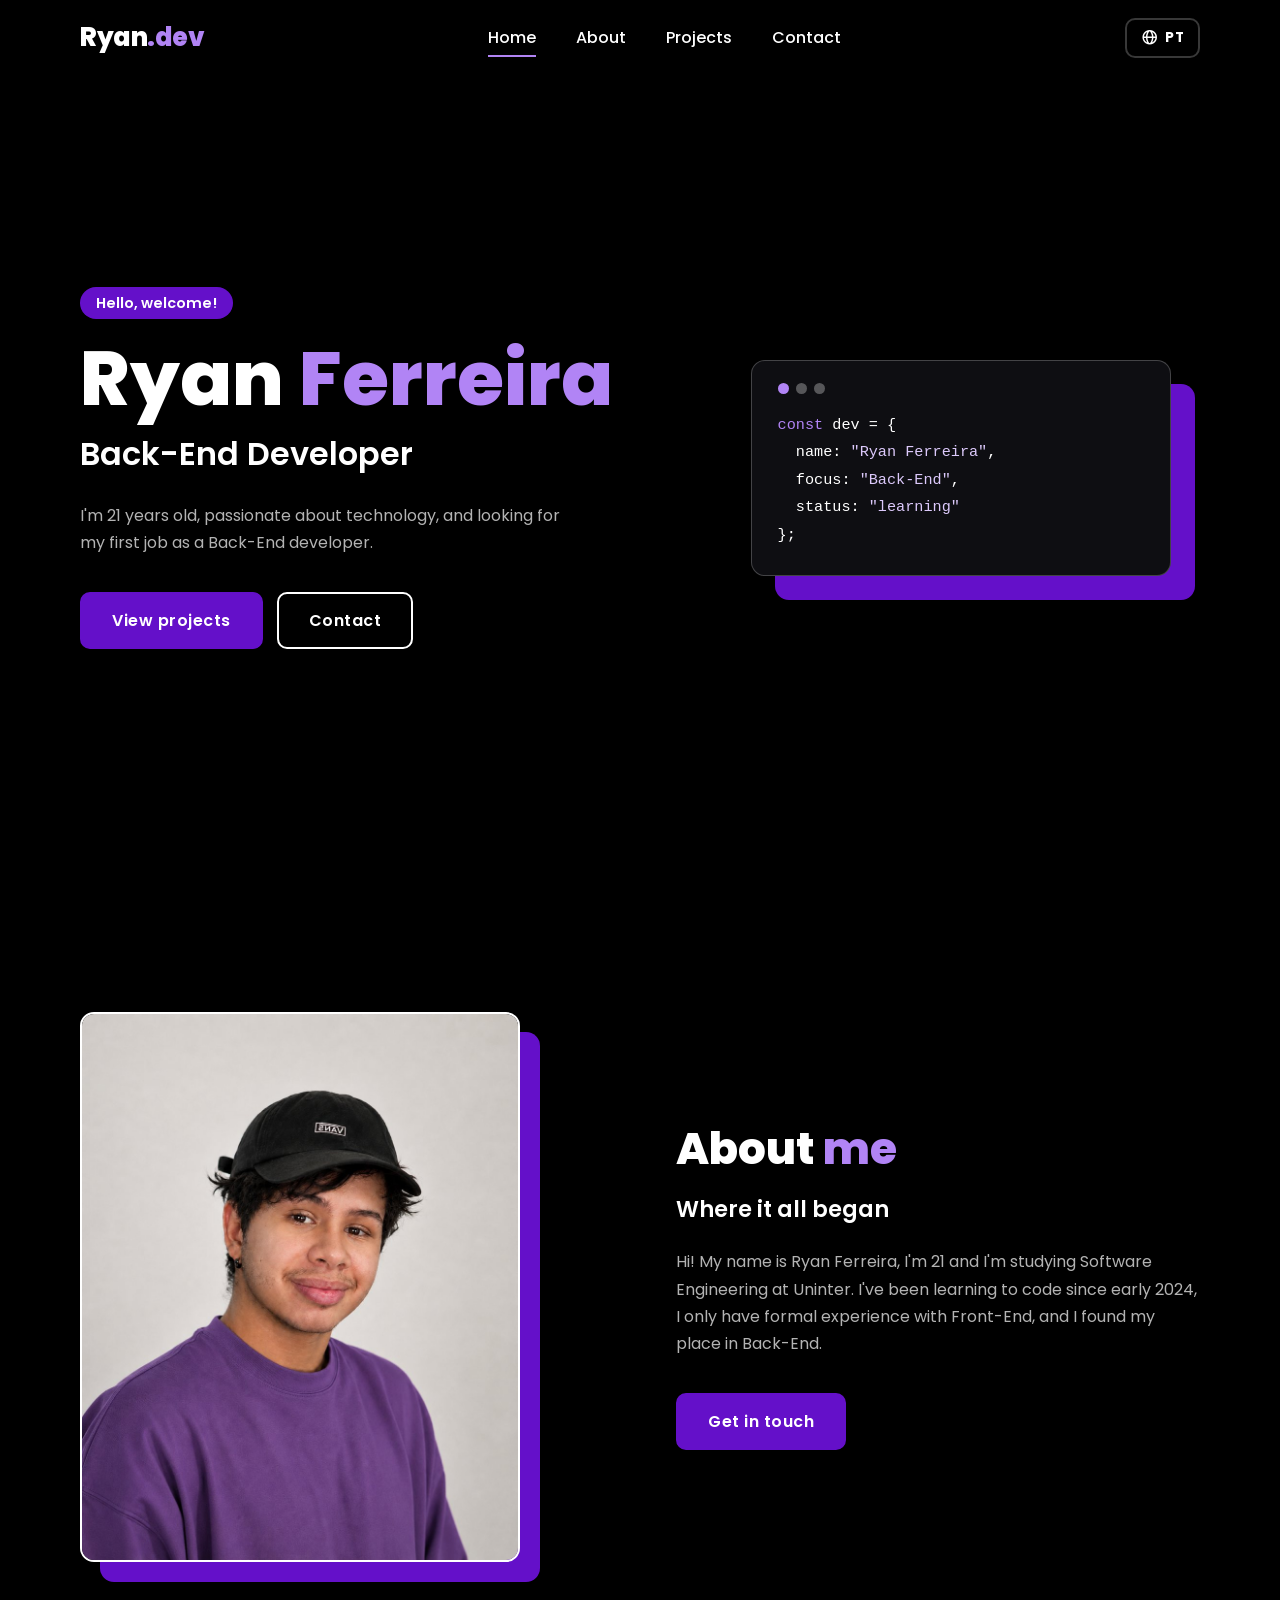
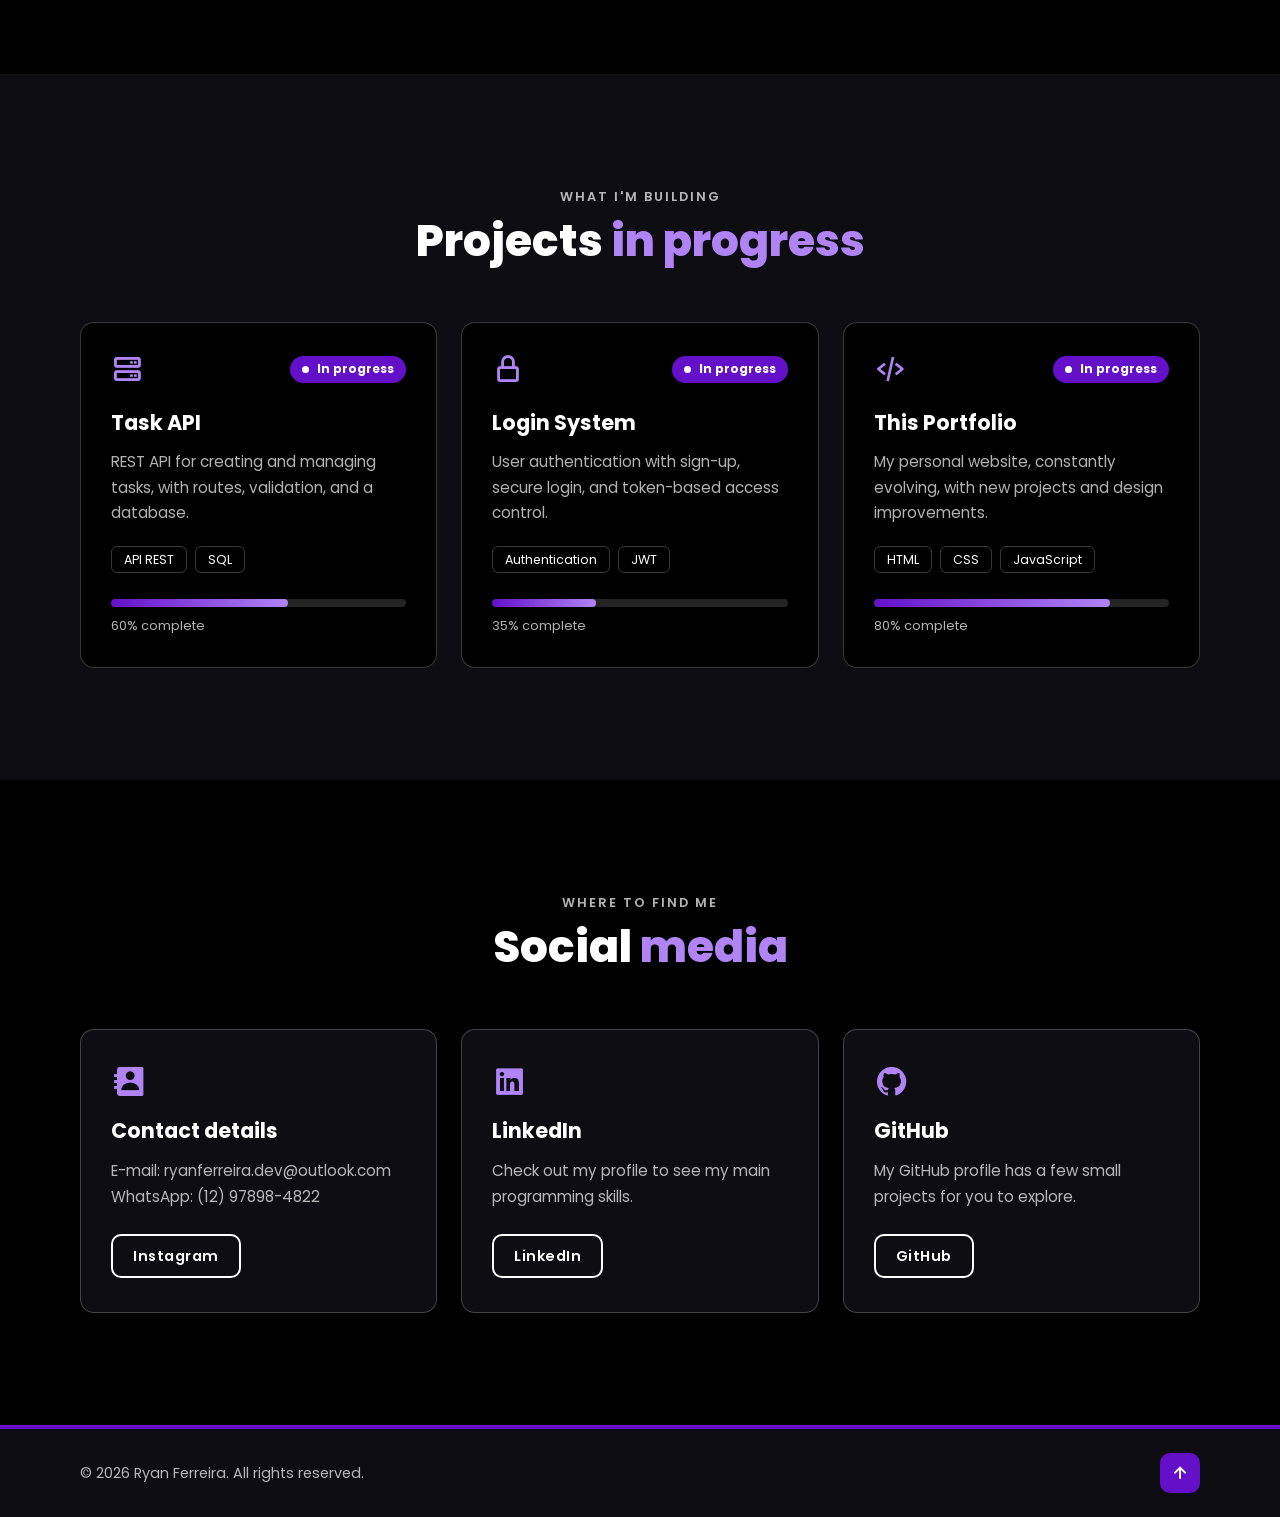
==== index.html @ 2ece5cb1 "Refatorar Portifolio" ====
<!DOCTYPE html>
<html lang="pt-BR">
<head>
    <meta charset="UTF-8">
    <meta name="viewport" content="width=device-width, initial-scale=1.0">
    <meta name="description" content="Portfólio de Ryan Ferreira, programador Back-End em busca do primeiro emprego na área.">
    <meta name="theme-color" content="#000000">
    <title>Ryan Ferreira | Back-End</title>

    <link rel="icon" type="image/jpeg" href="img/Trafalgar Law.jpg">
    <link rel="preconnect" href="https://fonts.googleapis.com">
    <link rel="preconnect" href="https://fonts.gstatic.com" crossorigin>
    <link href="https://fonts.googleapis.com/css2?family=Poppins:wght@400;500;600;700;800&display=swap" rel="stylesheet">
    <link rel="stylesheet" href="https://unpkg.com/boxicons@2.1.4/css/boxicons.min.css">
    <link rel="stylesheet" href="./css/style.css">
</head>
<body>

    <!--
        Idiomas: o texto abaixo é o português (padrão). As traduções ficam em js/i18n.js.
        Cada elemento com data-i18n="chave" é trocado automaticamente.
    -->

    <!-- ========== CABEÇALHO ========== -->
    <header class="header">
        <a href="#home" class="logo">Ryan<span>.dev</span></a>

        <nav>
            <ul class="navlist" id="navlist">
                <li><a href="#home" class="active" data-i18n="nav.home">Home</a></li>
                <li><a href="#sobre" data-i18n="nav.about">Sobre</a></li>
                <li><a href="#projetos" data-i18n="nav.projects">Projetos</a></li>
                <li><a href="#contato" data-i18n="nav.contact">Contato</a></li>
            </ul>
        </nav>

        <div class="header-actions">
            <button class="lang-btn" id="lang-btn" type="button" data-i18n-aria="lang.switch" aria-label="Mudar idioma para inglês">
                <i class="bx bx-globe"></i><span id="lang-label">EN</span>
            </button>
            <button class="menu-btn" id="menu-btn" type="button" data-i18n-aria="menu.open" aria-label="Abrir menu" aria-expanded="false" aria-controls="navlist">
                <i class="bx bx-menu"></i>
            </button>
        </div>
    </header>

    <main>

        <!-- ========== HOME ========== -->
        <section class="home" id="home">
            <div class="container home-grid">
                <div class="home-text">
                    <span class="tag" data-i18n="home.tag">Olá, bem-vindo!</span>
                    <h1>Ryan <span>Ferreira</span></h1>
                    <h2 data-i18n="home.role">Programador Back-End</h2>
                    <p data-i18n="home.text">
                        Tenho 21 anos, sou apaixonado por tecnologia e busco meu
                        primeiro emprego como desenvolvedor Back-End.
                    </p>
                    <div class="actions">
                        <a href="#projetos" class="btn btn-primary" data-i18n="home.btnProjects">Ver projetos</a>
                        <a href="#contato" class="btn btn-outline" data-i18n="nav.contact">Contato</a>
                    </div>
                </div>

                <div class="home-visual" aria-hidden="true">
                    <div class="code-card">
                        <div class="code-dots"><i></i><i></i><i></i></div>
                        <pre><code data-i18n="home.code"><span class="c-key">const</span> dev = {
  nome: <span class="c-str">"Ryan Ferreira"</span>,
  foco: <span class="c-str">"Back-End"</span>,
  status: <span class="c-str">"aprendendo"</span>
};</code></pre>
                    </div>
                </div>
            </div>
        </section>

        <!-- ========== SOBRE ========== -->
        <section class="sobre" id="sobre">
            <div class="container sobre-grid">
                <div class="sobre-img">
                    <img src="./img/portifolio_ryan.jpg" alt="Foto de Ryan Ferreira" data-i18n-alt="about.alt" loading="lazy">
                </div>

                <div class="sobre-text">
                    <h2 class="section-title" data-i18n="about.title">Sobre <span>mim</span></h2>
                    <h3 data-i18n="about.subtitle">Por onde tudo começou</h3>
                    <p data-i18n="about.text">
                        Olá! Meu nome é Ryan Ferreira, tenho 21 anos e faço Engenharia de
                        Software na Uninter. Estudo programação desde o começo de 2024, tenho
                        experiência formal apenas com Front-End e me encontrei no Back-End.
                    </p>
                    <a href="#contato" class="btn btn-primary" data-i18n="about.btn">Fale comigo</a>
                </div>
            </div>
        </section>

        <!-- ========== PROJETOS EM ANDAMENTO ========== -->
        <!-- Para adicionar um projeto, copie um <article class="projeto">, edite o HTML
             e inclua as traduções correspondentes em js/i18n.js.
             O valor de --progress (e data-progress) controla a barra de 0 a 100. -->
        <section class="projetos" id="projetos">
            <div class="container">
                <div class="section-head">
                    <p class="eyebrow" data-i18n="projects.eyebrow">O que estou construindo</p>
                    <h2 class="section-title" data-i18n="projects.title">Projetos em <span>andamento</span></h2>
                </div>

                <div class="projetos-grid">

                    <article class="projeto">
                        <div class="projeto-top">
                            <i class="bx bx-server"></i>
                            <span class="status" data-i18n="projects.status">Em andamento</span>
                        </div>
                        <h3 data-i18n="projects.p1.title">API de Tarefas</h3>
                        <p data-i18n="projects.p1.text">API REST para cadastro e gerenciamento de tarefas, com rotas, validações e banco de dados.</p>
                        <ul class="stack">
                            <li>API REST</li>
                            <li>SQL</li>
                        </ul>
                        <div class="progress" role="progressbar" data-progress="60" aria-valuenow="60" aria-valuemin="0" aria-valuemax="100" aria-label="Progresso">
                            <div class="progress-bar" style="--progress: 60%"></div>
                        </div>
                        <span class="progress-label" data-i18n="projects.done" data-n="60">60% concluído</span>
                    </article>

                    <article class="projeto">
                        <div class="projeto-top">
                            <i class="bx bx-lock-alt"></i>
                            <span class="status" data-i18n="projects.status">Em andamento</span>
                        </div>
                        <h3 data-i18n="projects.p2.title">Sistema de Login</h3>
                        <p data-i18n="projects.p2.text">Autenticação de usuários com cadastro, login seguro e controle de acesso por token.</p>
                        <ul class="stack">
                            <li data-i18n="projects.p2.tag">Autenticação</li>
                            <li>JWT</li>
                        </ul>
                        <div class="progress" role="progressbar" data-progress="35" aria-valuenow="35" aria-valuemin="0" aria-valuemax="100" aria-label="Progresso">
                            <div class="progress-bar" style="--progress: 35%"></div>
                        </div>
                        <span class="progress-label" data-i18n="projects.done" data-n="35">35% concluído</span>
                    </article>

                    <article class="projeto">
                        <div class="projeto-top">
                            <i class="bx bx-code-alt"></i>
                            <span class="status" data-i18n="projects.status">Em andamento</span>
                        </div>
                        <h3 data-i18n="projects.p3.title">Este Portfólio</h3>
                        <p data-i18n="projects.p3.text">Meu site pessoal, em constante evolução, com novos projetos e melhorias de design.</p>
                        <ul class="stack">
                            <li>HTML</li>
                            <li>CSS</li>
                            <li>JavaScript</li>
                        </ul>
                        <div class="progress" role="progressbar" data-progress="80" aria-valuenow="80" aria-valuemin="0" aria-valuemax="100" aria-label="Progresso">
                            <div class="progress-bar" style="--progress: 80%"></div>
                        </div>
                        <span class="progress-label" data-i18n="projects.done" data-n="80">80% concluído</span>
                    </article>

                </div>
            </div>
        </section>

        <!-- ========== CONTATO ========== -->
        <section class="contato" id="contato">
            <div class="container">
                <div class="section-head">
                    <p class="eyebrow" data-i18n="contact.eyebrow">Onde me encontrar?</p>
                    <h2 class="section-title" data-i18n="contact.title">Redes <span>sociais</span></h2>
                </div>

                <div class="contato-grid">
                    <div class="card">
                        <i class="bx bxs-contact"></i>
                        <h3 data-i18n="contact.c1.title">Formas de contato</h3>
                        <p>
                            <span data-i18n="contact.email">E-mail</span>: ryanferreira.dev@outlook.com<br>
                            WhatsApp: (12) 97898-4822
                        </p>
                        <a href="https://www.instagram.com/ryanferreira0_/" target="_blank" rel="noopener noreferrer" class="btn btn-small">Instagram</a>
                    </div>

                    <div class="card">
                        <i class="bx bxl-linkedin-square"></i>
                        <h3>LinkedIn</h3>
                        <p data-i18n="contact.c2.text">Veja meu perfil para conhecer minhas principais habilidades na área da programação.</p>
                        <a href="https://www.linkedin.com/in/ryanferreiradev/" target="_blank" rel="noopener noreferrer" class="btn btn-small">LinkedIn</a>
                    </div>

                    <div class="card">
                        <i class="bx bxl-github"></i>
                        <h3>GitHub</h3>
                        <p data-i18n="contact.c3.text">Meu perfil no GitHub reúne alguns pequenos projetos para você visitar.</p>
                        <a href="https://github.com/RyanFerreiradev" target="_blank" rel="noopener noreferrer" class="btn btn-small">GitHub</a>
                    </div>
                </div>
            </div>
        </section>

    </main>

    <!-- ========== RODAPÉ ========== -->
    <footer class="footer">
        <div class="container footer-inner">
            <p data-i18n="footer.copy">© 2026 Ryan Ferreira. Todos os direitos reservados.</p>
            <a href="#home" class="to-top" data-i18n-aria="footer.top" aria-label="Voltar ao topo"><i class="bx bx-up-arrow-alt"></i></a>
        </div>
    </footer>

    <script src="js/i18n.js"></script>
    <script src="js/script.js"></script>
</body>
</html>
---- css/style.css ----
/* =========================================================
   Variáveis
   ========================================================= */
:root {
    --accent: #6410c9;          /* roxo principal (botões, blocos, barras) */
    --accent-text: #b184f5;     /* tom mais claro do roxo, para texto sobre preto */
    --black: #000000;
    --white: #ffffff;
    --surface: #0e0e12;         /* preto levemente mais claro (cards e seções) */
    --muted: rgba(255, 255, 255, .7);
    --line: rgba(255, 255, 255, .22);

    --radius: 14px;
    --header-h: 76px;
    --container: 1120px;
    --ease: .3s ease;
}

/* =========================================================
   Base
   ========================================================= */
*,
*::before,
*::after {
    margin: 0;
    padding: 0;
    box-sizing: border-box;
}

html {
    scroll-behavior: smooth;
    scroll-padding-top: var(--header-h);
}

body {
    font-family: 'Poppins', sans-serif;
    background: var(--black);
    color: var(--white);
    line-height: 1.7;
    -webkit-font-smoothing: antialiased;
}

a { color: inherit; text-decoration: none; }
ul { list-style: none; }
img { display: block; max-width: 100%; }
button { font: inherit; border: 0; background: none; cursor: pointer; color: inherit; }

:focus-visible {
    outline: 3px solid var(--accent-text);
    outline-offset: 3px;
}

.container {
    width: min(var(--container), 100% - 48px);
    margin-inline: auto;
}

section { padding: 112px 0; }

/* =========================================================
   Componentes reutilizáveis
   ========================================================= */
.section-head { text-align: center; margin-bottom: 56px; }

.eyebrow {
    font-size: .8rem;
    font-weight: 600;
    letter-spacing: 2px;
    text-transform: uppercase;
    color: var(--muted);
    margin-bottom: 8px;
}

.section-title {
    font-size: clamp(2rem, 4vw, 2.75rem);
    font-weight: 800;
    line-height: 1.15;
}

.section-title span { color: var(--accent-text); }

.tag {
    display: inline-block;
    padding: 4px 16px;
    margin-bottom: 20px;
    border-radius: 999px;
    background: var(--accent);
    color: var(--white);
    font-size: .9rem;
    font-weight: 600;
}

/* Botões */
.btn {
    display: inline-block;
    padding: 13px 30px;
    border: 2px solid var(--white);
    border-radius: 10px;
    font-weight: 600;
    letter-spacing: .5px;
    transition: var(--ease);
}

.btn-primary {
    background: var(--accent);
    border-color: var(--accent);
    color: var(--white);
}

.btn-primary:hover {
    background: var(--white);
    border-color: var(--white);
    color: var(--black);
}

.btn-outline { background: transparent; color: var(--white); }

.btn-outline:hover {
    background: var(--white);
    color: var(--black);
}

.btn-small { padding: 8px 20px; font-size: .9rem; }

.btn-small:hover {
    background: var(--accent);
    border-color: var(--accent);
}

/* =========================================================
   Header
   ========================================================= */
.header {
    position: fixed;
    inset: 0 0 auto 0;
    z-index: 1000;
    height: var(--header-h);
    display: flex;
    align-items: center;
    justify-content: space-between;
    padding: 0 max(24px, calc((100% - var(--container)) / 2));
    background: rgba(0, 0, 0, .88);
    backdrop-filter: blur(8px);
    border-bottom: 1px solid transparent;
    transition: border-color var(--ease);
}

.header.sticky { border-bottom-color: var(--line); }

.logo {
    font-size: 1.6rem;
    font-weight: 800;
    letter-spacing: -.5px;
}

.logo span { color: var(--accent-text); }

.navlist { display: flex; gap: 8px; }

.navlist a {
    position: relative;
    display: block;
    padding: 6px 16px;
    font-weight: 500;
    transition: color var(--ease);
}

.navlist a::after {
    content: "";
    position: absolute;
    left: 16px;
    right: 16px;
    bottom: 0;
    height: 2px;
    background: var(--accent-text);
    transform: scaleX(0);
    transform-origin: left;
    transition: transform var(--ease);
}

.navlist a:hover::after,
.navlist a.active::after { transform: scaleX(1); }

.header-actions { display: flex; align-items: center; gap: 12px; }

/* Botão de idioma */
.lang-btn {
    display: inline-flex;
    align-items: center;
    gap: 6px;
    height: 40px;
    padding: 0 14px;
    border: 2px solid var(--line);
    border-radius: 10px;
    font-size: .85rem;
    font-weight: 700;
    letter-spacing: .5px;
    transition: var(--ease);
}

.lang-btn i { font-size: 1.1rem; }

.lang-btn:hover {
    background: var(--accent);
    border-color: var(--accent);
}

.menu-btn {
    display: none;
    width: 40px;
    height: 40px;
    font-size: 2rem;
    line-height: 1;
}

/* =========================================================
   Home
   ========================================================= */
.home {
    min-height: 100vh;
    display: flex;
    align-items: center;
    padding: calc(var(--header-h) + 40px) 0 80px;
}

.home-grid {
    display: grid;
    grid-template-columns: 1.1fr .9fr;
    align-items: center;
    gap: 56px;
}

.home-text h1 {
    font-size: clamp(2.8rem, 7vw, 4.75rem);
    font-weight: 800;
    line-height: 1.05;
}

.home-text h1 span { color: var(--accent-text); }

.home-text h2 {
    margin: 8px 0 20px;
    font-size: clamp(1.4rem, 3vw, 2rem);
    font-weight: 600;
}

.home-text p {
    max-width: 480px;
    margin-bottom: 36px;
    color: var(--muted);
}

.actions { display: flex; flex-wrap: wrap; gap: 14px; }

/* Cartão de código decorativo */
.home-visual {
    position: relative;
    justify-self: center;
    width: 100%;
    max-width: 420px;
}

.home-visual::before {
    content: "";
    position: absolute;
    inset: 24px -24px -24px 24px;
    background: var(--accent);
    border-radius: var(--radius);
}

.code-card {
    position: relative;
    padding: 22px 26px 26px;
    background: var(--surface);
    border: 1px solid var(--line);
    border-radius: var(--radius);
}

.code-dots { display: flex; gap: 7px; margin-bottom: 18px; }

.code-dots i {
    width: 11px;
    height: 11px;
    border-radius: 50%;
    background: var(--white);
    opacity: .3;
}

.code-dots i:first-child { background: var(--accent-text); opacity: 1; }

.code-card pre {
    font-family: 'Courier New', monospace;
    font-size: .95rem;
    line-height: 1.8;
    white-space: pre-wrap;
}

.c-key { color: var(--accent-text); }
.c-str { color: #dcc9fb; }

/* =========================================================
   Sobre
   ========================================================= */
.sobre-grid {
    display: grid;
    grid-template-columns: 1fr 1fr;
    align-items: center;
    gap: 72px;
}

.sobre-img { position: relative; max-width: 440px; }

.sobre-img::before {
    content: "";
    position: absolute;
    inset: 20px -20px -20px 20px;
    background: var(--accent);
    border-radius: var(--radius);
}

.sobre-img img {
    position: relative;
    width: 100%;
    aspect-ratio: 4 / 5;
    object-fit: cover;
    border: 2px solid var(--white);
    border-radius: var(--radius);
}

.sobre-text h3 {
    margin: 16px 0 20px;
    font-size: 1.4rem;
    font-weight: 600;
}

.sobre-text p {
    margin-bottom: 36px;
    color: var(--muted);
}

/* =========================================================
   Projetos em andamento
   ========================================================= */
.projetos { background: var(--surface); }

.projetos-grid {
    display: grid;
    grid-template-columns: repeat(auto-fit, minmax(260px, 1fr));
    gap: 24px;
}

.projeto {
    display: flex;
    flex-direction: column;
    padding: 30px;
    background: var(--black);
    border: 1px solid var(--line);
    border-radius: var(--radius);
    transition: var(--ease);
}

.projeto:hover {
    border-color: var(--accent-text);
    transform: translateY(-6px);
}

.projeto-top {
    display: flex;
    align-items: center;
    justify-content: space-between;
    margin-bottom: 20px;
}

.projeto-top i { font-size: 2rem; color: var(--accent-text); }

.status {
    display: inline-flex;
    align-items: center;
    gap: 8px;
    padding: 3px 12px;
    border-radius: 999px;
    background: var(--accent);
    color: var(--white);
    font-size: .75rem;
    font-weight: 700;
}

.status::before {
    content: "";
    width: 7px;
    height: 7px;
    border-radius: 50%;
    background: var(--white);
    animation: pulse 1.6s ease-in-out infinite;
}

@keyframes pulse {
    50% { opacity: .25; }
}

.projeto h3 { font-size: 1.3rem; margin-bottom: 8px; }

.projeto p {
    margin-bottom: 20px;
    font-size: .95rem;
    color: var(--muted);
}

.stack {
    display: flex;
    flex-wrap: wrap;
    gap: 8px;
    margin-bottom: 26px;
}

.stack li {
    padding: 2px 12px;
    border: 1px solid var(--line);
    border-radius: 6px;
    font-size: .78rem;
}

.progress {
    margin-top: auto;
    height: 8px;
    border-radius: 999px;
    background: rgba(255, 255, 255, .14);
    overflow: hidden;
}

.progress-bar {
    width: var(--progress);
    height: 100%;
    border-radius: inherit;
    background: linear-gradient(90deg, var(--accent), var(--accent-text));
}

.progress-label {
    margin-top: 8px;
    font-size: .8rem;
    color: var(--muted);
}

/* =========================================================
   Contato
   ========================================================= */
.contato-grid {
    display: grid;
    grid-template-columns: repeat(auto-fit, minmax(260px, 1fr));
    gap: 24px;
}

.card {
    display: flex;
    flex-direction: column;
    align-items: flex-start;
    padding: 34px 30px;
    background: var(--surface);
    border: 1px solid var(--line);
    border-radius: var(--radius);
    transition: var(--ease);
}

.card:hover {
    transform: translateY(-6px);
    border-color: var(--accent-text);
    box-shadow: 8px 8px 0 var(--accent);
}

.card > i {
    display: block;
    margin-bottom: 14px;
    font-size: 2.2rem;
    color: var(--accent-text);
}

.card h3 { margin-bottom: 10px; font-size: 1.3rem; }

.card p {
    margin-bottom: 24px;
    font-size: .95rem;
    color: var(--muted);
    overflow-wrap: anywhere;
}

.card .btn { margin-top: auto; }

/* =========================================================
   Footer
   ========================================================= */
.footer {
    padding: 24px 0;
    border-top: 4px solid var(--accent);
    background: var(--surface);
    font-size: .9rem;
    color: var(--muted);
}

.footer-inner {
    display: flex;
    flex-wrap: wrap;
    align-items: center;
    justify-content: space-between;
    gap: 16px;
}

.to-top {
    display: grid;
    place-items: center;
    width: 40px;
    height: 40px;
    border-radius: 10px;
    background: var(--accent);
    color: var(--white);
    font-size: 1.4rem;
    transition: var(--ease);
}

.to-top:hover { background: var(--white); color: var(--black); }

/* =========================================================
   Responsivo
   ========================================================= */
@media (max-width: 900px) {
    section { padding: 84px 0; }

    .home-grid,
    .sobre-grid { grid-template-columns: 1fr; gap: 56px; }

    .home { min-height: auto; }
    .home-visual { max-width: 360px; justify-self: start; margin-right: 24px; }

    .sobre-img { max-width: 360px; margin-right: 20px; }
}

@media (max-width: 760px) {
    .menu-btn { display: block; }

    .navlist {
        position: absolute;
        top: var(--header-h);
        left: 0;
        right: 0;
        flex-direction: column;
        gap: 0;
        padding: 8px 24px 20px;
        background: var(--black);
        border-bottom: 1px solid var(--line);
        transform: translateY(-120%);
        visibility: hidden;
        transition: transform var(--ease), visibility var(--ease);
    }

    .navlist.open { transform: none; visibility: visible; }

    .navlist a { padding: 12px 0; font-size: 1.1rem; }
    .navlist a::after { left: 0; right: auto; width: 32px; }
}

@media (prefers-reduced-motion: reduce) {
    html { scroll-behavior: auto; }
    *, *::before, *::after { animation: none !important; transition: none !important; }
}
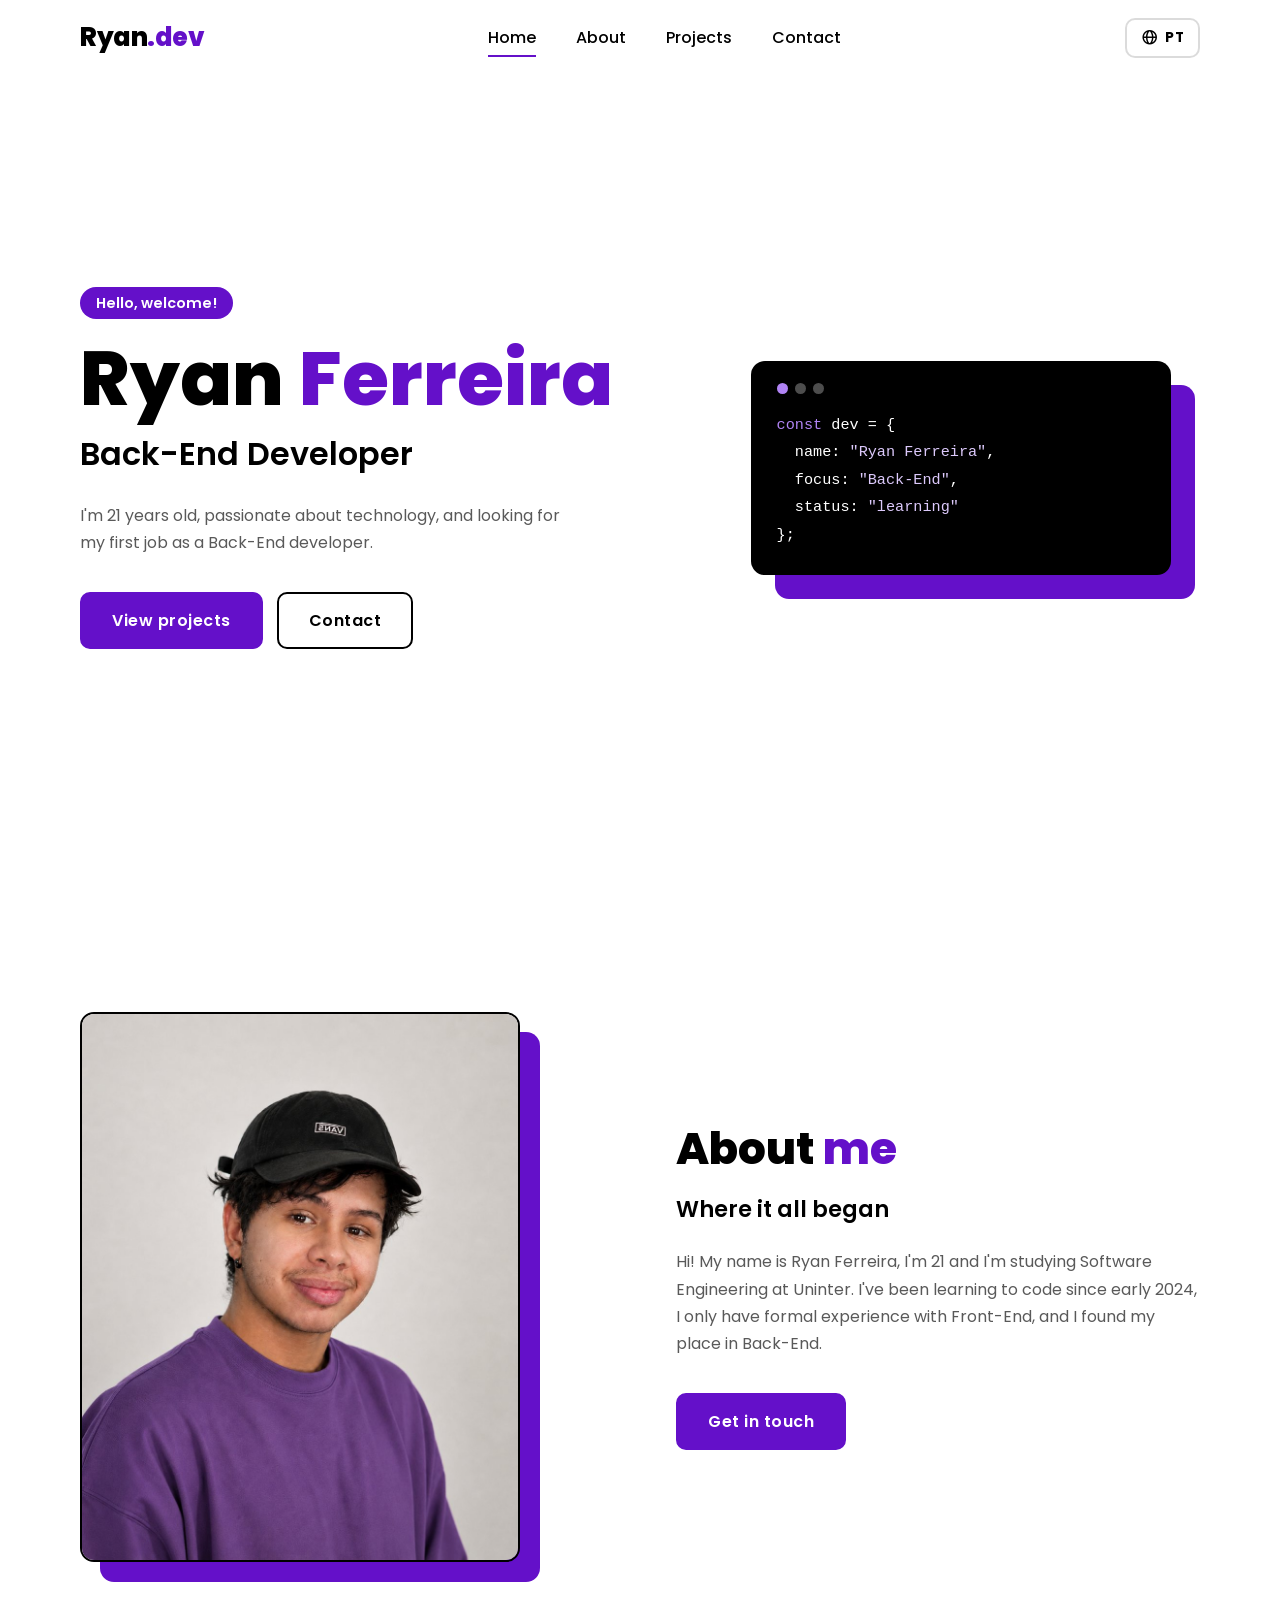
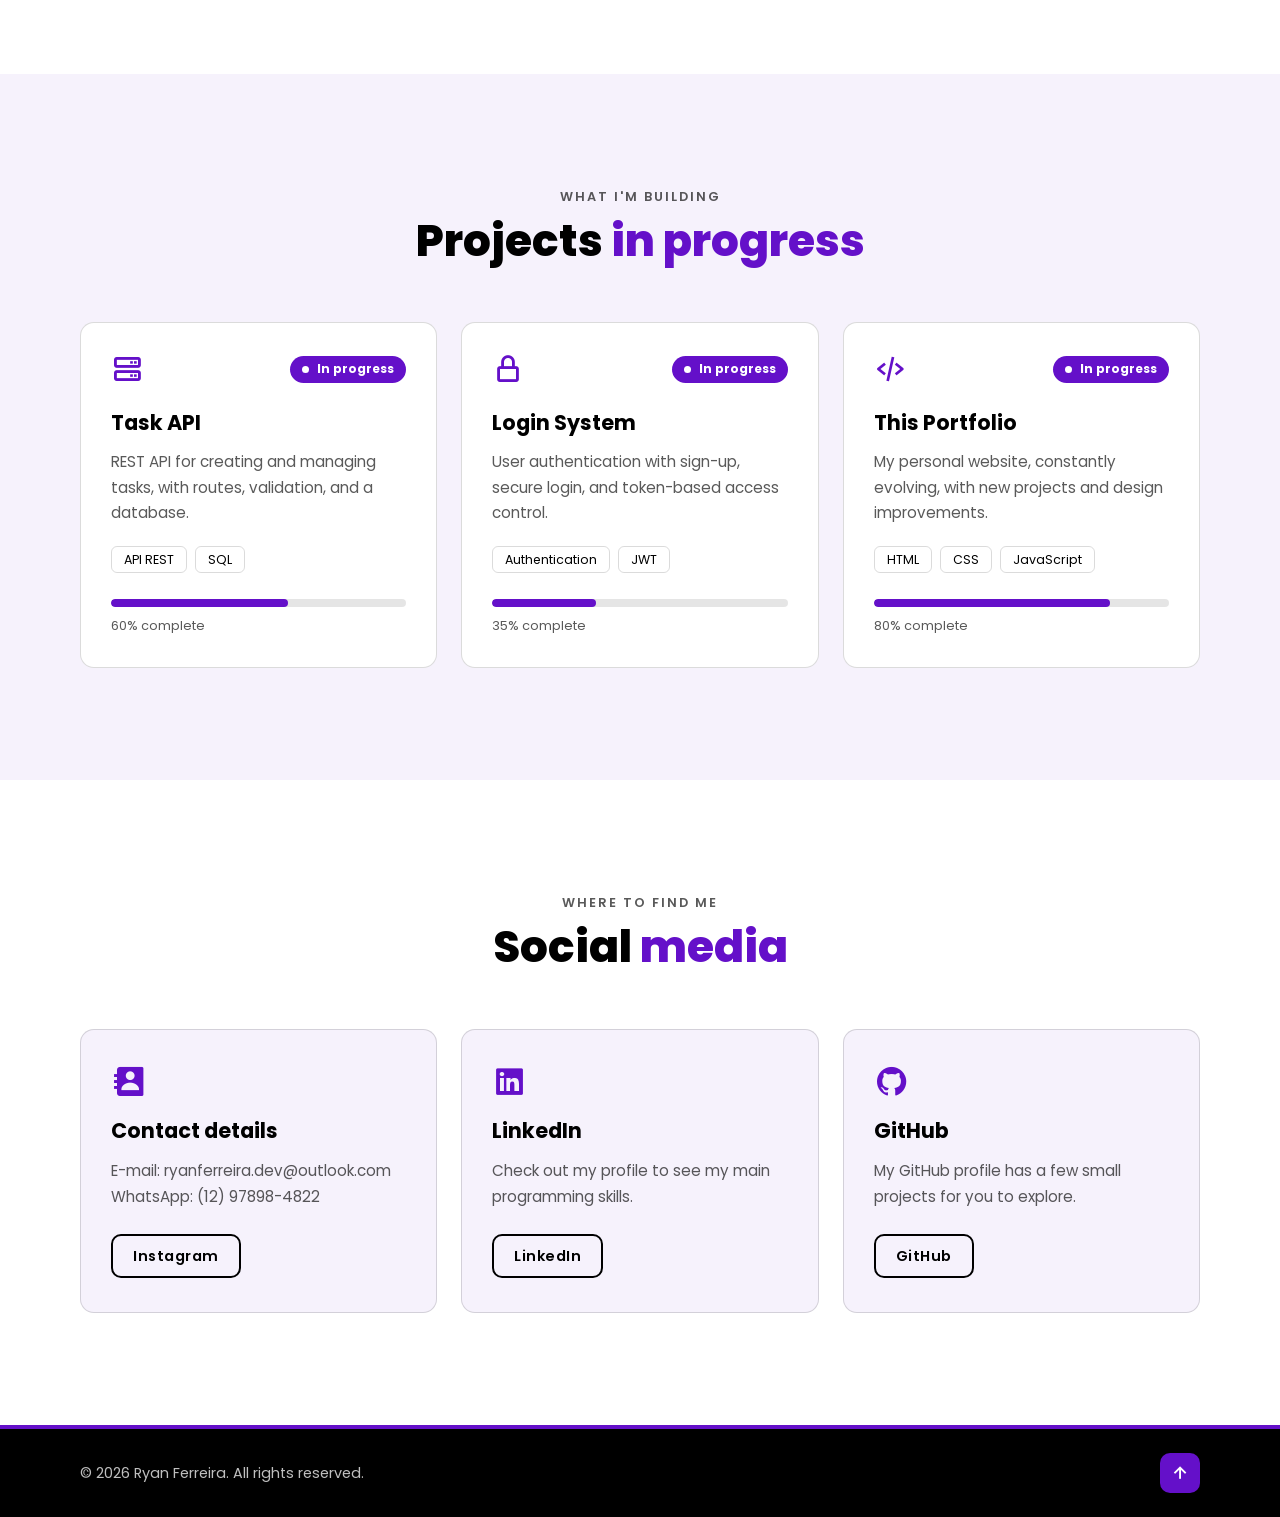
==== commit 9b280bc7: "mudar cor do fundo" ====
--- a/index.html
+++ b/index.html
@@ -4,7 +4,7 @@
     <meta charset="UTF-8">
     <meta name="viewport" content="width=device-width, initial-scale=1.0">
     <meta name="description" content="Portfólio de Ryan Ferreira, programador Back-End em busca do primeiro emprego na área.">
-    <meta name="theme-color" content="#000000">
+    <meta name="theme-color" content="#ffffff">
     <title>Ryan Ferreira | Back-End</title>
 
     <link rel="icon" type="image/jpeg" href="img/Trafalgar Law.jpg">
--- a/css/style.css
+++ b/css/style.css
@@ -3,12 +3,15 @@
    ========================================================= */
 :root {
     --accent: #6410c9;          /* roxo principal (botões, blocos, barras) */
-    --accent-text: #b184f5;     /* tom mais claro do roxo, para texto sobre preto */
+    --accent-text: #6410c9;     /* roxo usado em textos e ícones sobre fundo branco */
+    --accent-light: #b184f5;    /* tom claro do roxo, para texto sobre áreas pretas */
     --black: #000000;
     --white: #ffffff;
-    --surface: #0e0e12;         /* preto levemente mais claro (cards e seções) */
-    --muted: rgba(255, 255, 255, .7);
-    --line: rgba(255, 255, 255, .22);
+    --bg: #ffffff;              /* fundo da página */
+    --text: #000000;            /* texto principal */
+    --surface: #f6f2fc;         /* branco com um leve tom de roxo (cards e seções) */
+    --muted: rgba(0, 0, 0, .65);
+    --line: rgba(0, 0, 0, .14);
 
     --radius: 14px;
     --header-h: 76px;
@@ -34,8 +37,8 @@
 
 body {
     font-family: 'Poppins', sans-serif;
-    background: var(--black);
-    color: var(--white);
+    background: var(--bg);
+    color: var(--text);
     line-height: 1.7;
     -webkit-font-smoothing: antialiased;
 }
@@ -46,7 +49,7 @@
 button { font: inherit; border: 0; background: none; cursor: pointer; color: inherit; }
 
 :focus-visible {
-    outline: 3px solid var(--accent-text);
+    outline: 3px solid var(--accent);
     outline-offset: 3px;
 }
 
@@ -94,7 +97,7 @@
 .btn {
     display: inline-block;
     padding: 13px 30px;
-    border: 2px solid var(--white);
+    border: 2px solid var(--text);
     border-radius: 10px;
     font-weight: 600;
     letter-spacing: .5px;
@@ -108,16 +111,16 @@
 }
 
 .btn-primary:hover {
-    background: var(--white);
-    border-color: var(--white);
-    color: var(--black);
-}
-
-.btn-outline { background: transparent; color: var(--white); }
+    background: var(--text);
+    border-color: var(--text);
+    color: var(--bg);
+}
+
+.btn-outline { background: transparent; color: var(--text); }
 
 .btn-outline:hover {
-    background: var(--white);
-    color: var(--black);
+    background: var(--text);
+    color: var(--bg);
 }
 
 .btn-small { padding: 8px 20px; font-size: .9rem; }
@@ -125,6 +128,7 @@
 .btn-small:hover {
     background: var(--accent);
     border-color: var(--accent);
+    color: var(--white);
 }
 
 /* =========================================================
@@ -139,7 +143,7 @@
     align-items: center;
     justify-content: space-between;
     padding: 0 max(24px, calc((100% - var(--container)) / 2));
-    background: rgba(0, 0, 0, .88);
+    background: rgba(255, 255, 255, .9);
     backdrop-filter: blur(8px);
     border-bottom: 1px solid transparent;
     transition: border-color var(--ease);
@@ -203,6 +207,7 @@
 .lang-btn:hover {
     background: var(--accent);
     border-color: var(--accent);
+    color: var(--white);
 }
 
 .menu-btn {
@@ -271,8 +276,8 @@
 .code-card {
     position: relative;
     padding: 22px 26px 26px;
-    background: var(--surface);
-    border: 1px solid var(--line);
+    background: var(--black);
+    color: var(--white);
     border-radius: var(--radius);
 }
 
@@ -286,7 +291,7 @@
     opacity: .3;
 }
 
-.code-dots i:first-child { background: var(--accent-text); opacity: 1; }
+.code-dots i:first-child { background: var(--accent-light); opacity: 1; }
 
 .code-card pre {
     font-family: 'Courier New', monospace;
@@ -295,7 +300,7 @@
     white-space: pre-wrap;
 }
 
-.c-key { color: var(--accent-text); }
+.c-key { color: var(--accent-light); }
 .c-str { color: #dcc9fb; }
 
 /* =========================================================
@@ -323,7 +328,7 @@
     width: 100%;
     aspect-ratio: 4 / 5;
     object-fit: cover;
-    border: 2px solid var(--white);
+    border: 2px solid var(--text);
     border-radius: var(--radius);
 }
 
@@ -353,14 +358,14 @@
     display: flex;
     flex-direction: column;
     padding: 30px;
-    background: var(--black);
+    background: var(--bg);
     border: 1px solid var(--line);
     border-radius: var(--radius);
     transition: var(--ease);
 }
 
 .projeto:hover {
-    border-color: var(--accent-text);
+    border-color: var(--accent);
     transform: translateY(-6px);
 }
 
@@ -424,7 +429,7 @@
     margin-top: auto;
     height: 8px;
     border-radius: 999px;
-    background: rgba(255, 255, 255, .14);
+    background: rgba(0, 0, 0, .1);
     overflow: hidden;
 }
 
@@ -463,7 +468,7 @@
 
 .card:hover {
     transform: translateY(-6px);
-    border-color: var(--accent-text);
+    border-color: var(--accent);
     box-shadow: 8px 8px 0 var(--accent);
 }
 
@@ -491,9 +496,9 @@
 .footer {
     padding: 24px 0;
     border-top: 4px solid var(--accent);
-    background: var(--surface);
+    background: var(--black);
     font-size: .9rem;
-    color: var(--muted);
+    color: rgba(255, 255, 255, .75);
 }
 
 .footer-inner {
@@ -544,7 +549,7 @@
         flex-direction: column;
         gap: 0;
         padding: 8px 24px 20px;
-        background: var(--black);
+        background: var(--bg);
         border-bottom: 1px solid var(--line);
         transform: translateY(-120%);
         visibility: hidden;
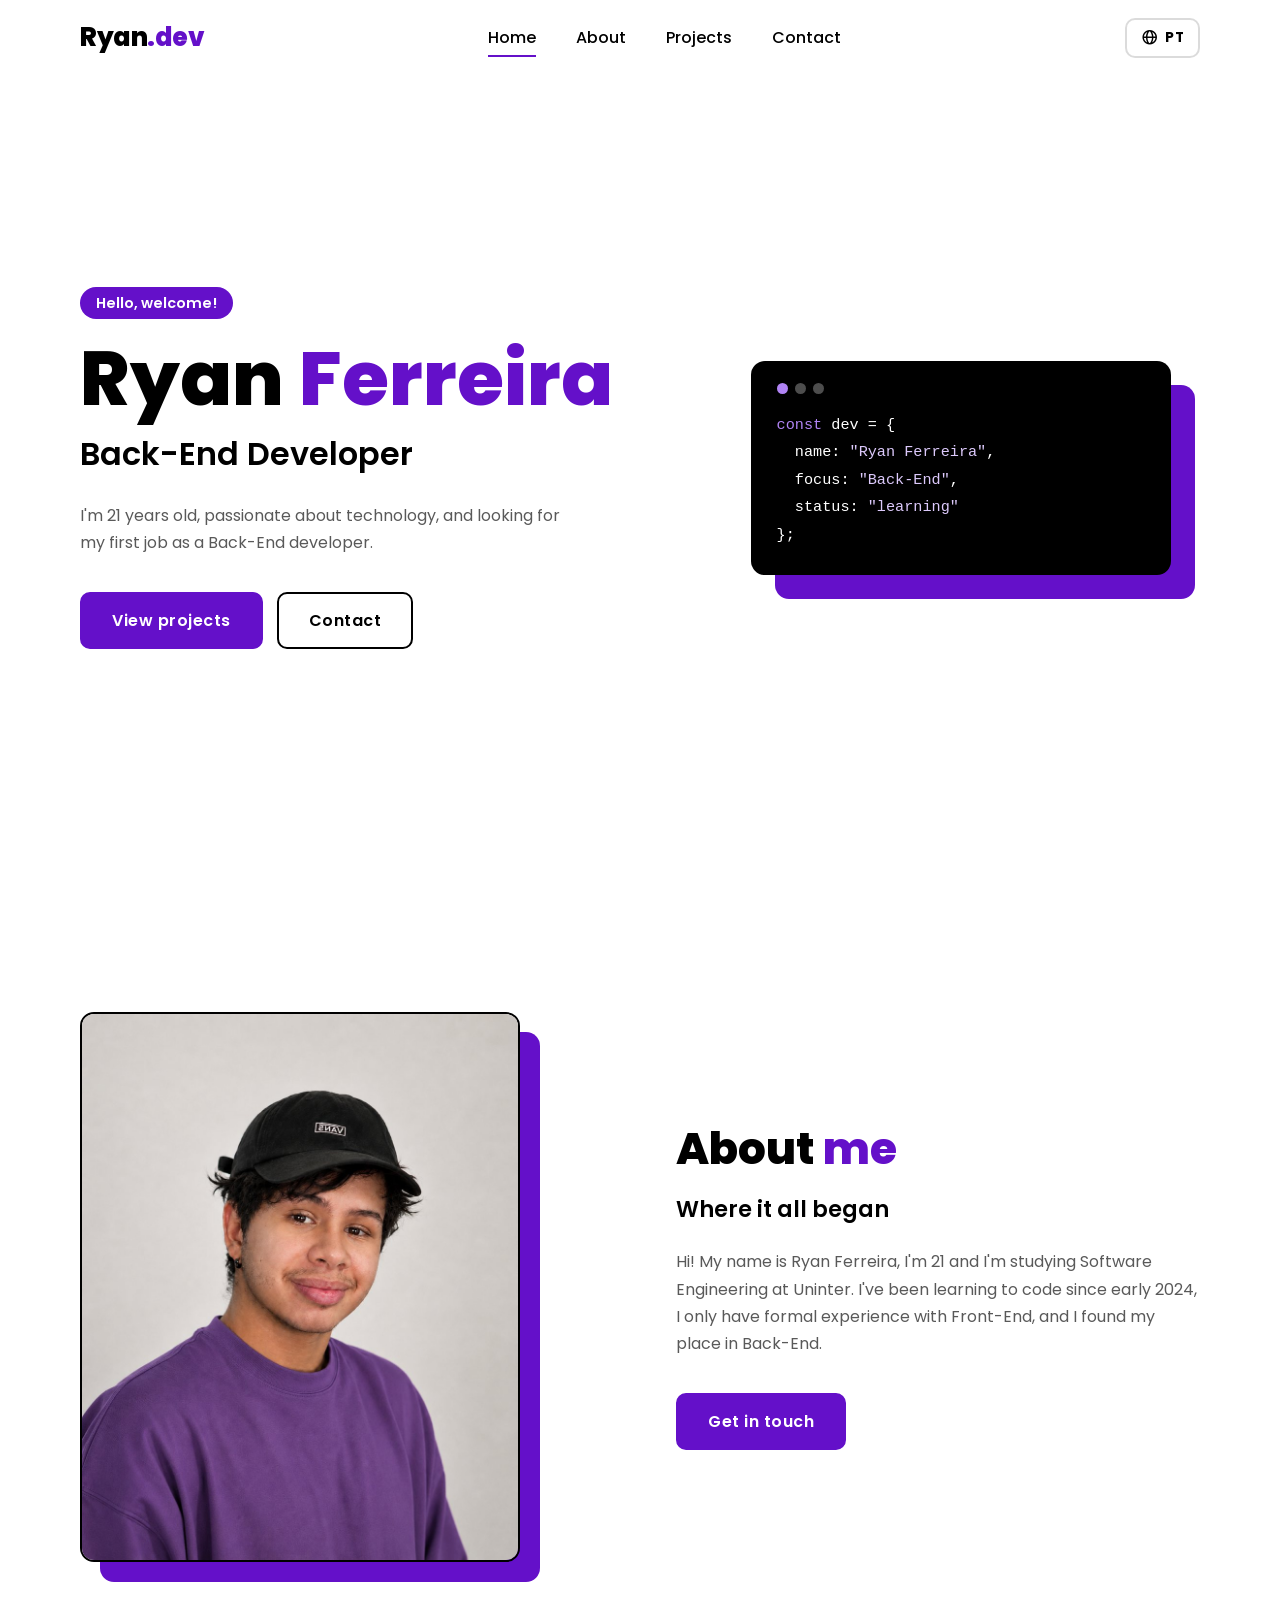
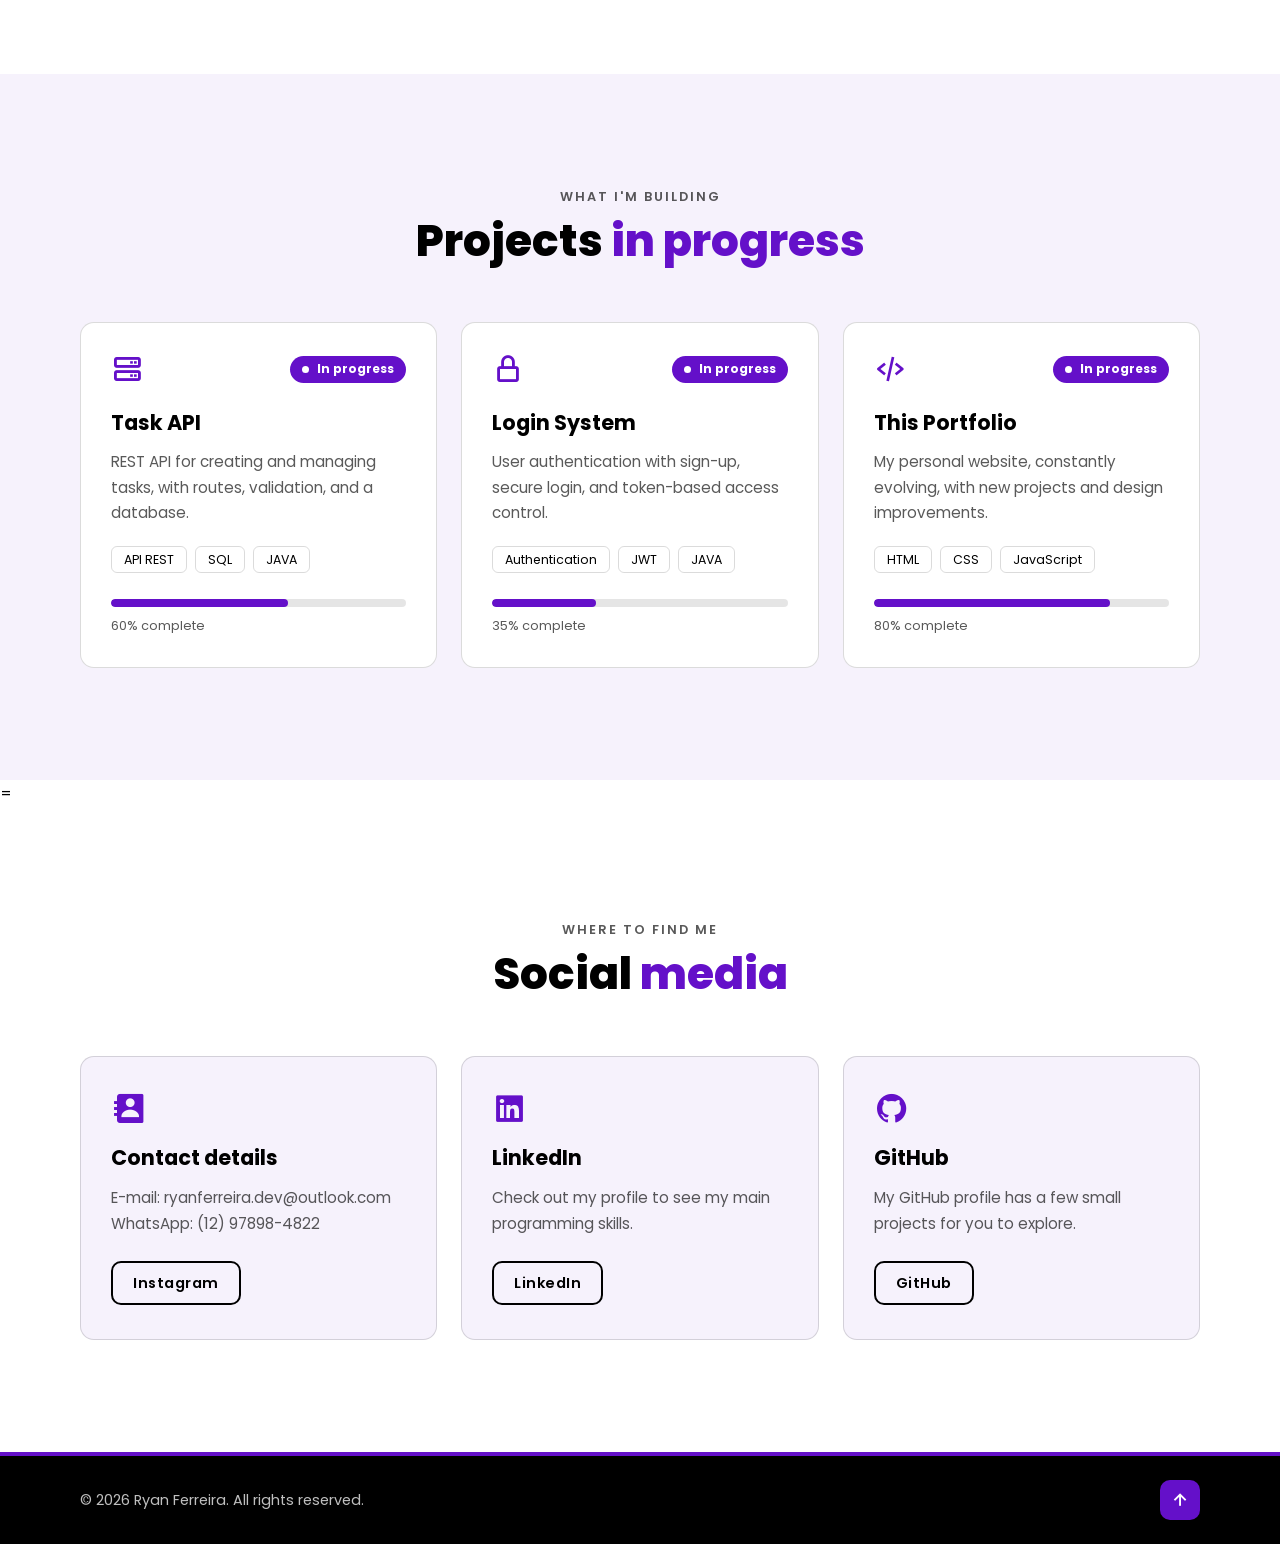
==== commit 611fbbc2: "." ====
--- a/index.html
+++ b/index.html
@@ -16,12 +16,6 @@
 </head>
 <body>
 
-    <!--
-        Idiomas: o texto abaixo é o português (padrão). As traduções ficam em js/i18n.js.
-        Cada elemento com data-i18n="chave" é trocado automaticamente.
-    -->
-
-    <!-- ========== CABEÇALHO ========== -->
     <header class="header">
         <a href="#home" class="logo">Ryan<span>.dev</span></a>
 
@@ -76,7 +70,6 @@
             </div>
         </section>
 
-        <!-- ========== SOBRE ========== -->
         <section class="sobre" id="sobre">
             <div class="container sobre-grid">
                 <div class="sobre-img">
@@ -96,10 +89,7 @@
             </div>
         </section>
 
-        <!-- ========== PROJETOS EM ANDAMENTO ========== -->
-        <!-- Para adicionar um projeto, copie um <article class="projeto">, edite o HTML
-             e inclua as traduções correspondentes em js/i18n.js.
-             O valor de --progress (e data-progress) controla a barra de 0 a 100. -->
+
         <section class="projetos" id="projetos">
             <div class="container">
                 <div class="section-head">
@@ -119,6 +109,7 @@
                         <ul class="stack">
                             <li>API REST</li>
                             <li>SQL</li>
+                            <li>JAVA</li>
                         </ul>
                         <div class="progress" role="progressbar" data-progress="60" aria-valuenow="60" aria-valuemin="0" aria-valuemax="100" aria-label="Progresso">
                             <div class="progress-bar" style="--progress: 60%"></div>
@@ -136,6 +127,7 @@
                         <ul class="stack">
                             <li data-i18n="projects.p2.tag">Autenticação</li>
                             <li>JWT</li>
+                            <li>JAVA</li>
                         </ul>
                         <div class="progress" role="progressbar" data-progress="35" aria-valuenow="35" aria-valuemin="0" aria-valuemax="100" aria-label="Progresso">
                             <div class="progress-bar" style="--progress: 35%"></div>
@@ -164,8 +156,7 @@
                 </div>
             </div>
         </section>
-
-        <!-- ========== CONTATO ========== -->
+=
         <section class="contato" id="contato">
             <div class="container">
                 <div class="section-head">
@@ -203,7 +194,6 @@
 
     </main>
 
-    <!-- ========== RODAPÉ ========== -->
     <footer class="footer">
         <div class="container footer-inner">
             <p data-i18n="footer.copy">© 2026 Ryan Ferreira. Todos os direitos reservados.</p>
--- a/css/style.css
+++ b/css/style.css
@@ -1,15 +1,13 @@
-/* =========================================================
-   Variáveis
-   ========================================================= */
+
 :root {
-    --accent: #6410c9;          /* roxo principal (botões, blocos, barras) */
-    --accent-text: #6410c9;     /* roxo usado em textos e ícones sobre fundo branco */
-    --accent-light: #b184f5;    /* tom claro do roxo, para texto sobre áreas pretas */
+    --accent: #6410c9;          
+    --accent-text: #6410c9;     
+    --accent-light: #b184f5;    
     --black: #000000;
     --white: #ffffff;
-    --bg: #ffffff;              /* fundo da página */
-    --text: #000000;            /* texto principal */
-    --surface: #f6f2fc;         /* branco com um leve tom de roxo (cards e seções) */
+    --bg: #ffffff;              
+    --text: #000000;            
+    --surface: #f6f2fc;         
     --muted: rgba(0, 0, 0, .65);
     --line: rgba(0, 0, 0, .14);
 
@@ -19,9 +17,6 @@
     --ease: .3s ease;
 }
 
-/* =========================================================
-   Base
-   ========================================================= */
 *,
 *::before,
 *::after {
@@ -60,9 +55,6 @@
 
 section { padding: 112px 0; }
 
-/* =========================================================
-   Componentes reutilizáveis
-   ========================================================= */
 .section-head { text-align: center; margin-bottom: 56px; }
 
 .eyebrow {
@@ -93,7 +85,6 @@
     font-weight: 600;
 }
 
-/* Botões */
 .btn {
     display: inline-block;
     padding: 13px 30px;
@@ -131,9 +122,6 @@
     color: var(--white);
 }
 
-/* =========================================================
-   Header
-   ========================================================= */
 .header {
     position: fixed;
     inset: 0 0 auto 0;
@@ -187,7 +175,6 @@
 
 .header-actions { display: flex; align-items: center; gap: 12px; }
 
-/* Botão de idioma */
 .lang-btn {
     display: inline-flex;
     align-items: center;
@@ -218,9 +205,6 @@
     line-height: 1;
 }
 
-/* =========================================================
-   Home
-   ========================================================= */
 .home {
     min-height: 100vh;
     display: flex;
@@ -257,7 +241,6 @@
 
 .actions { display: flex; flex-wrap: wrap; gap: 14px; }
 
-/* Cartão de código decorativo */
 .home-visual {
     position: relative;
     justify-self: center;
@@ -303,9 +286,6 @@
 .c-key { color: var(--accent-light); }
 .c-str { color: #dcc9fb; }
 
-/* =========================================================
-   Sobre
-   ========================================================= */
 .sobre-grid {
     display: grid;
     grid-template-columns: 1fr 1fr;
@@ -343,9 +323,6 @@
     color: var(--muted);
 }
 
-/* =========================================================
-   Projetos em andamento
-   ========================================================= */
 .projetos { background: var(--surface); }
 
 .projetos-grid {
@@ -446,9 +423,6 @@
     color: var(--muted);
 }
 
-/* =========================================================
-   Contato
-   ========================================================= */
 .contato-grid {
     display: grid;
     grid-template-columns: repeat(auto-fit, minmax(260px, 1fr));
@@ -490,9 +464,6 @@
 
 .card .btn { margin-top: auto; }
 
-/* =========================================================
-   Footer
-   ========================================================= */
 .footer {
     padding: 24px 0;
     border-top: 4px solid var(--accent);
@@ -523,9 +494,6 @@
 
 .to-top:hover { background: var(--white); color: var(--black); }
 
-/* =========================================================
-   Responsivo
-   ========================================================= */
 @media (max-width: 900px) {
     section { padding: 84px 0; }
 
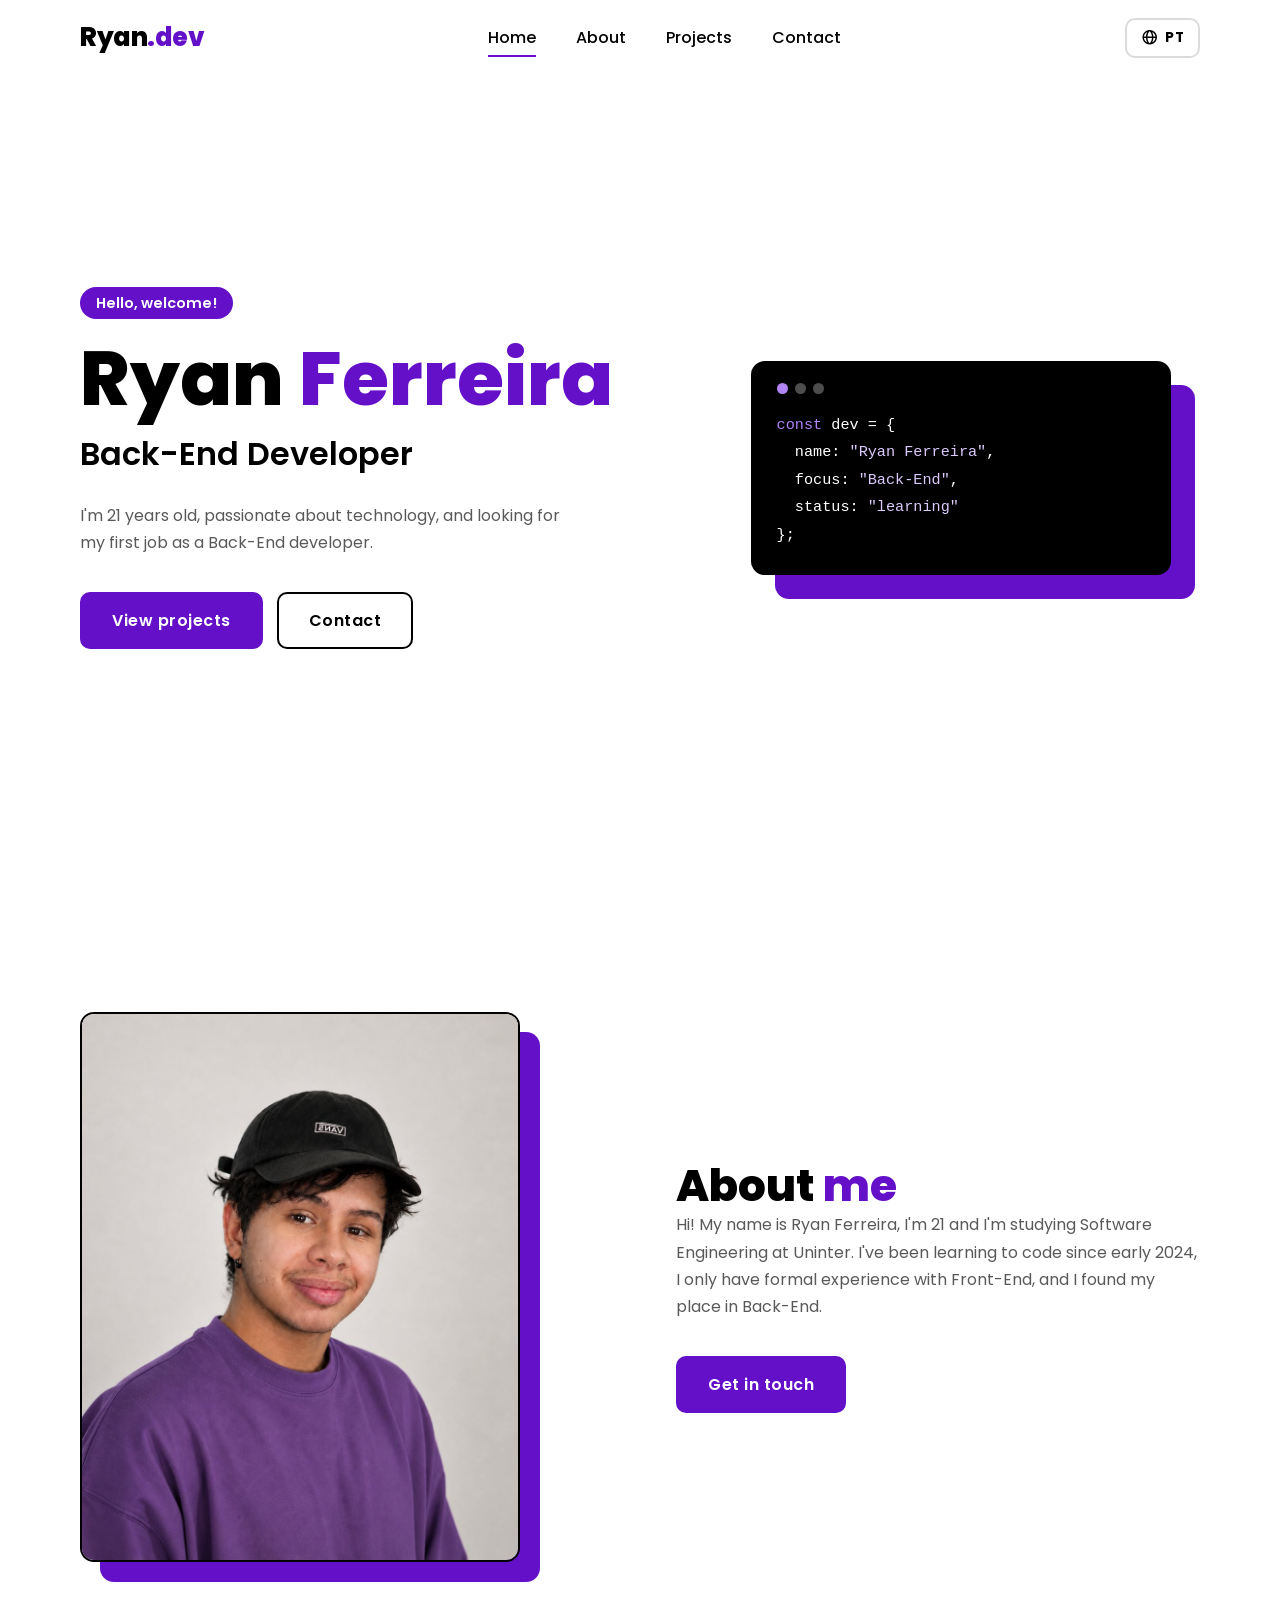
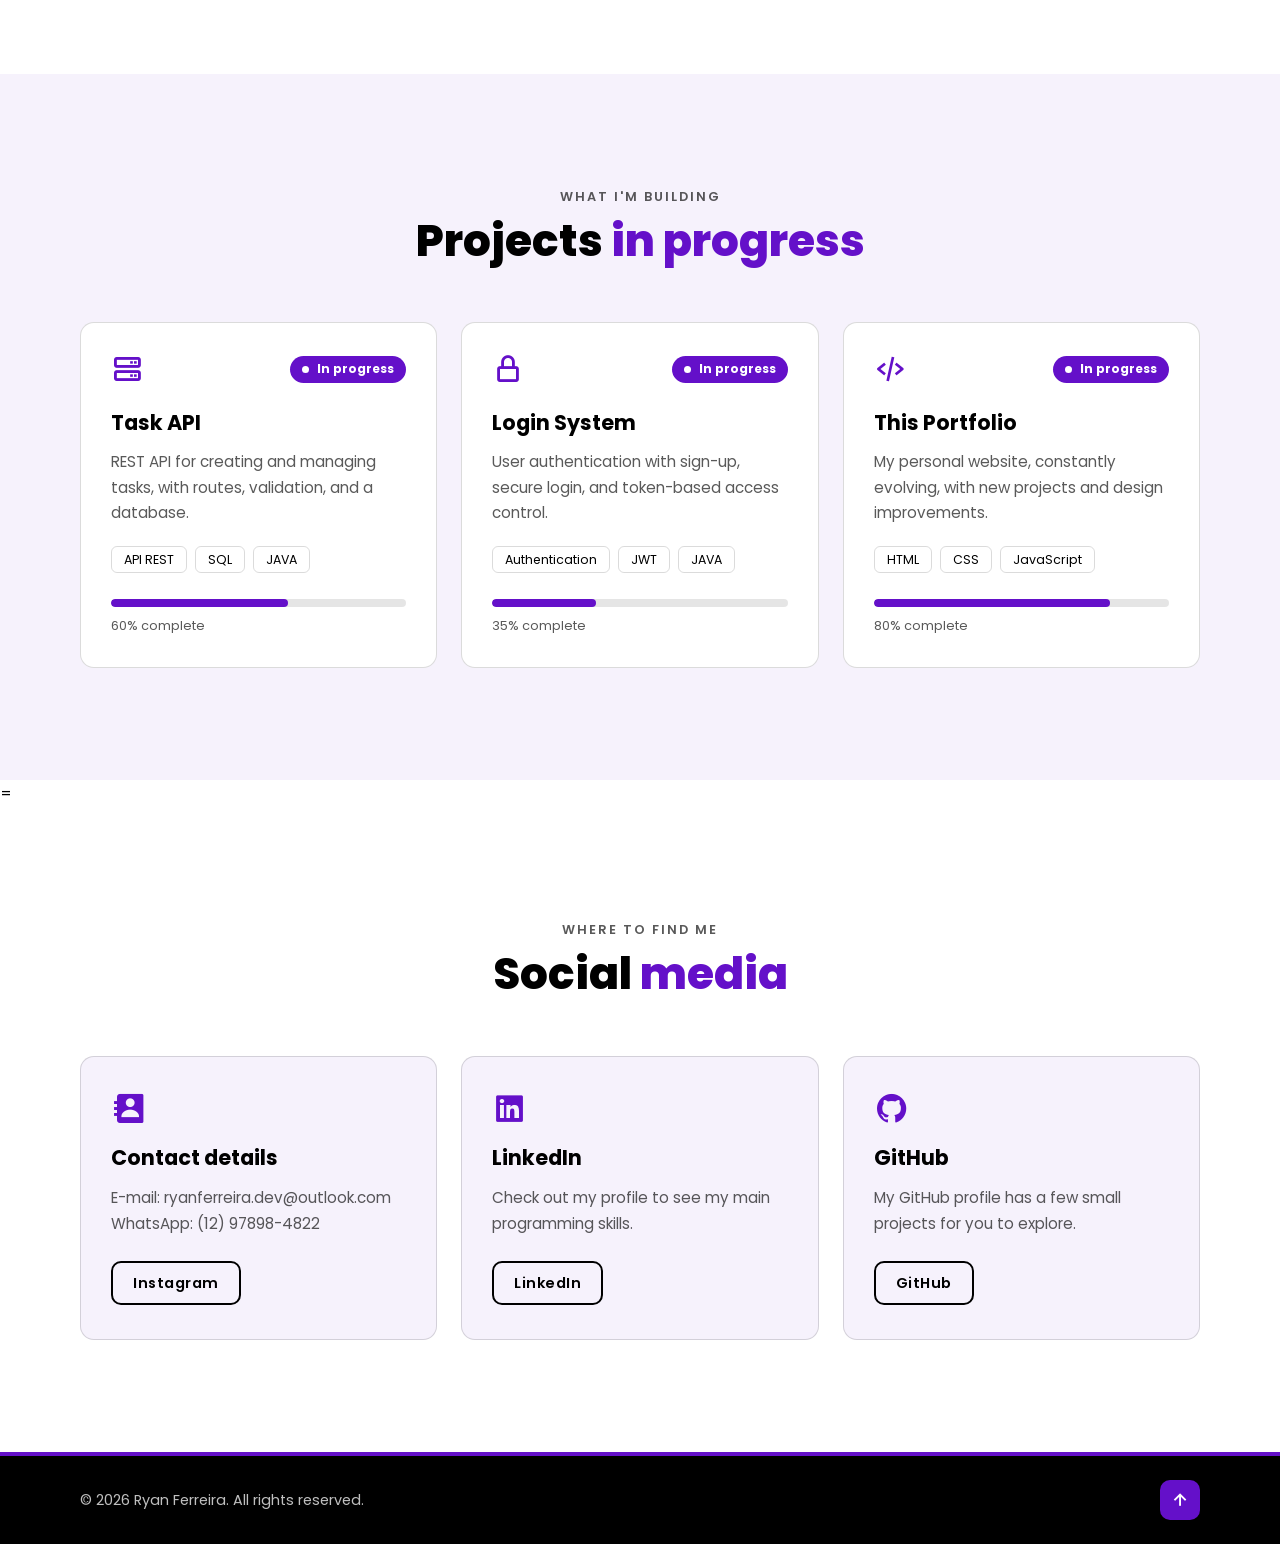
==== commit c324d407: "fix" ====
--- a/index.html
+++ b/index.html
@@ -78,7 +78,6 @@
 
                 <div class="sobre-text">
                     <h2 class="section-title" data-i18n="about.title">Sobre <span>mim</span></h2>
-                    <h3 data-i18n="about.subtitle">Por onde tudo começou</h3>
                     <p data-i18n="about.text">
                         Olá! Meu nome é Ryan Ferreira, tenho 21 anos e faço Engenharia de
                         Software na Uninter. Estudo programação desde o começo de 2024, tenho
